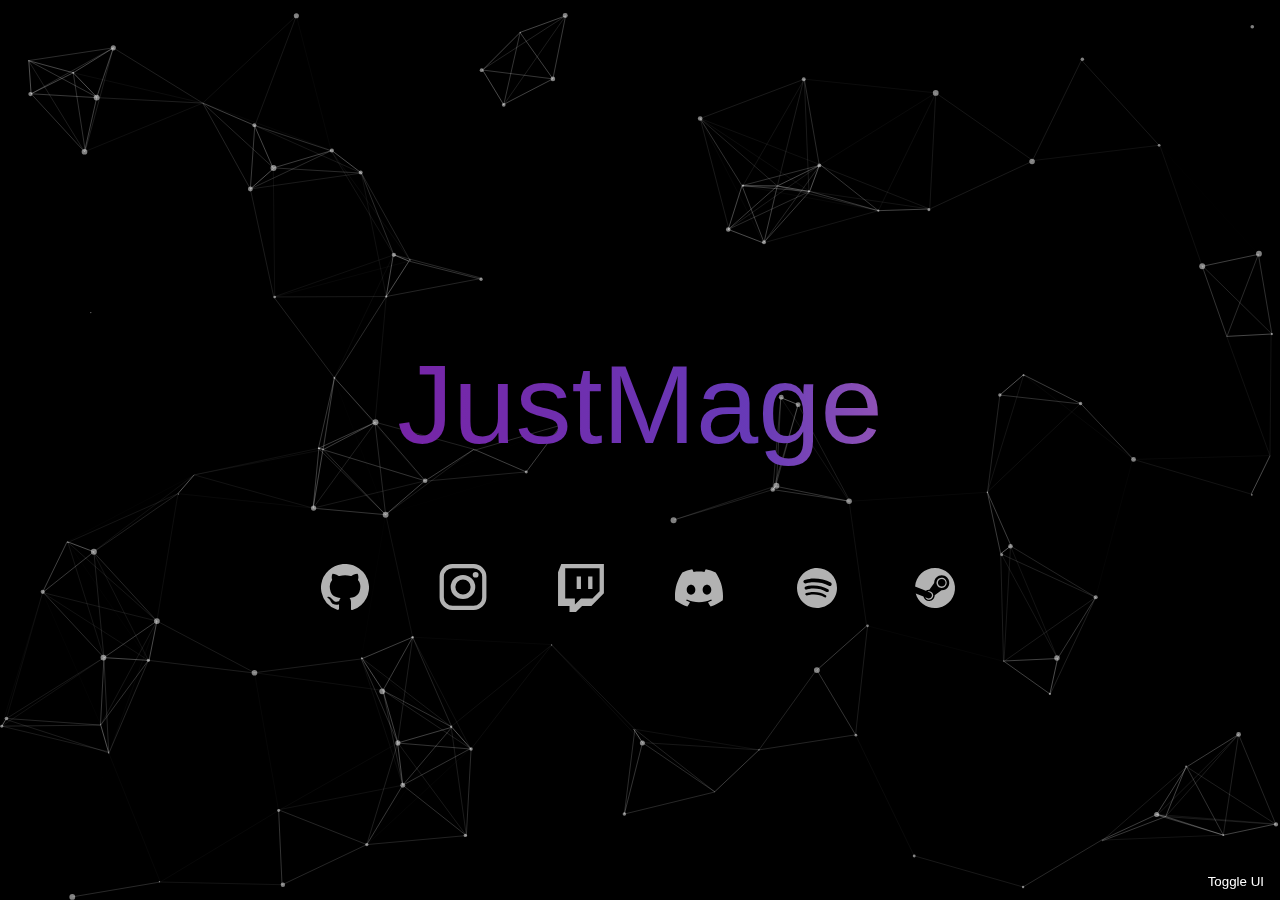
==== index.html @ d2f032d8 "Changed steam name" ====
<!DOCTYPE html>
<html lang="en">

<head>
  <meta charset="utf-8">
  <title>JustMage.de</title>
  <meta name="viewport"
    content="width=device-width, initial-scale=1.0, minimum-scale=1.0, maximum-scale=1.0, user-scalable=no">
  <link rel="stylesheet" media="screen" href="css/style.css">
  <link rel="icon" type="image/x-icon" href="images/favicon.ico">
</head>
<body>
  <noscript>
    <style>
      .noscriptmsg {
        position: absolute;
        top: 20%;
        left: 50%;
        font-size: 2rem;
        transform: translate(-50%, -50%);
        text-align: center;
        color: red;
        z-index: 100;
      }
    </style>
    <div class="noscriptmsg">
      To fully experience the beauty of this page, please enable JavaScript.
    </div>
  </noscript>
  <div id="content">
    <h1 class="magic">JustMage</h1>
    <div id="socials">
        <a href="https://github.com/JustMaage" target="_blank"><img src="images/Github.svg" alt="Github"></a>
        <a href="https://www.instagram.com/JustMaage" target="_blank"><img src="images/Instagram.svg" alt="Instagram"></a>
        <a href="https://www.twitch.tv/JustMaage" target="_blank"><img src="images/Twitch.svg" alt="Twitch"></a>
        <a href="https://discord.gg/fDKbEpjCdN" target="_blank"><img src="images/Discord.svg" alt="Discord"></a>
        <a href="https://open.spotify.com/user/1q1kuvgm90xeh0geepgg3e32h" target="_blank"><img src="images/Spotify.svg" alt="Spotify"></a>
        <a href="https://steamcommunity.com/id/JustMaage/" target="_blank"><img src="images/Steam.svg" alt="Steam"></a>
    </div>
  </div>

  <button id="toggle-ui">Toggle UI</button>
  <script>
    const toggleUI = () => {
      const content = document.getElementById("content");
      const button = document.getElementById("toggle-ui");
      if (content.classList.contains("hidden")) {
        content.classList.remove("hidden");
      } else {
        content.classList.add("hidden");
      }
    }
    document.getElementById("toggle-ui").addEventListener("click", toggleUI);
  </script>

  <!-- particles.js container -->
  <div id="particles-js"></div>
  <!-- scripts -->
  <script src="js/particles.min.js"></script>
  <script src="js/background.js"></script>
</body>

</html>
---- css/style.css ----
body {
    display: flex;
    justify-content: center;
    flex-direction: column;
    align-items: center;
    background-color: black;
    height: 100vh;
    width: 100vw;
    overflow: hidden;
    gap: 10px;
}
h1 {
    color: white;
    font-family: "Rubik", sans-serif;
    font-size: 7rem;
    font-weight: 400;
    text-align: center;
    cursor: default;
    position: relative;
    width: 100%;
}
img {
    margin: 0;
    position: relative;
    padding: 20px;
    width: 3rem;
    filter: brightness(0) invert(100%) sepia(100%) saturate(0%) hue-rotate(73deg) brightness(100%) contrast(103%) brightness(0.7);
}
#socials {
    color: white;
    display: flex;
    flex-direction: row;
    gap: 30px;
    justify-content: center;
    flex-wrap: wrap;
    height: auto;
}
#content {
    z-index: 100;
    user-select: none;
}

/* ----- MOBILE FRIENDLY ----- */

@media only screen and (max-width: 500px) {
    h1 {
      font-size: 4rem;
    }
    img {
      width: 2rem;
      padding: 10px;
    }
  }

/* ----- "MAGIC" TEXT EFFECT ----- */
:root {
    --purple: rgb(123, 31, 162);
    --violet: rgb(103, 58, 183);
    --pink: rgb(244, 143, 177);
}

@keyframes background-pan {
    from {
        background-position: 0% center;
    }
    to {
        background-position: -200% center;
    }
}

.magic {
    animation: background-pan 3s linear infinite;
    background: linear-gradient(
        to right,
        var(--purple),
        var(--violet),
        var(--pink),
        var(--purple)
    );
    background-size: 200%;
    background-clip: text;
    -webkit-background-clip: text;
    -webkit-text-fill-color: transparent;
    white-space: nowarp;
    position: relative;
    z-index: 100;
}

/* BACKGROUND */
/* ---- reset ---- */
body {
    margin: 0;
    /*font: normal 75% Arial, Helvetica, sans-serif;*/
}
canvas {
    display: block;
}
/* ---- particles.js container ---- */
#particles-js{
    position: absolute;
    width: 100%;
    height: 100%;
    background-color: #000000;
    background-image: url("");
    background-repeat: no-repeat;
    background-size: cover;
    background-position: 50% 50%;
}

/* ---- BUTTON ----*/
.hidden {
    display: none !important;
}
#toggle-ui {
    position: absolute;
    right: 10px;
    bottom: 10px;
    font-family: "Rubik", sans-serif;
    color: white;
    background: transparent;
    border: 0px;
    z-index: 999;
    animation: lights 5s 750ms linear infinite;
}

@keyframes lights {
    0% {
      color: hsl(230, 40%, 80%);
      text-shadow:
        0 0 1em hsla(320, 100%, 50%, 0.2),
        0 0 0.125em hsla(320, 100%, 60%, 0.3),
        -1em -0.125em 0.5em hsla(40, 100%, 60%, 0),
        1em 0.125em 0.5em hsla(200, 100%, 60%, 0);
    }
    
    30% { 
      color: hsl(230, 80%, 90%);
      text-shadow:
        0 0 1em hsla(320, 100%, 50%, 0.5),
        0 0 0.125em hsla(320, 100%, 60%, 0.5),
        -0.5em -0.125em 0.25em hsla(40, 100%, 60%, 0.2),
        0.5em 0.125em 0.25em hsla(200, 100%, 60%, 0.4);
    }
    
    40% { 
      color: hsl(230, 100%, 95%);
      text-shadow:
        0 0 1em hsla(320, 100%, 50%, 0.5),
        0 0 0.125em hsla(320, 100%, 90%, 0.5),
        -0.25em -0.125em 0.125em hsla(40, 100%, 60%, 0.2),
        0.25em 0.125em 0.125em hsla(200, 100%, 60%, 0.4);
    }
    
    70% {
      color: hsl(230, 80%, 90%);
      text-shadow:
        0 0 1em hsla(320, 100%, 50%, 0.5),
        0 0 0.125em hsla(320, 100%, 60%, 0.5),
        0.5em -0.125em 0.25em hsla(40, 100%, 60%, 0.2),
        -0.5em 0.125em 0.25em hsla(200, 100%, 60%, 0.4);
    }
    
    100% {
      color: hsl(230, 40%, 80%);
      text-shadow:
        0 0 1em hsla(320, 100%, 50%, 0.2),
        0 0 0.125em hsla(320, 100%, 60%, 0.3),
        1em -0.125em 0.5em hsla(40, 100%, 60%, 0),
        -1em 0.125em 0.5em hsla(200, 100%, 60%, 0);
    }
    
  }
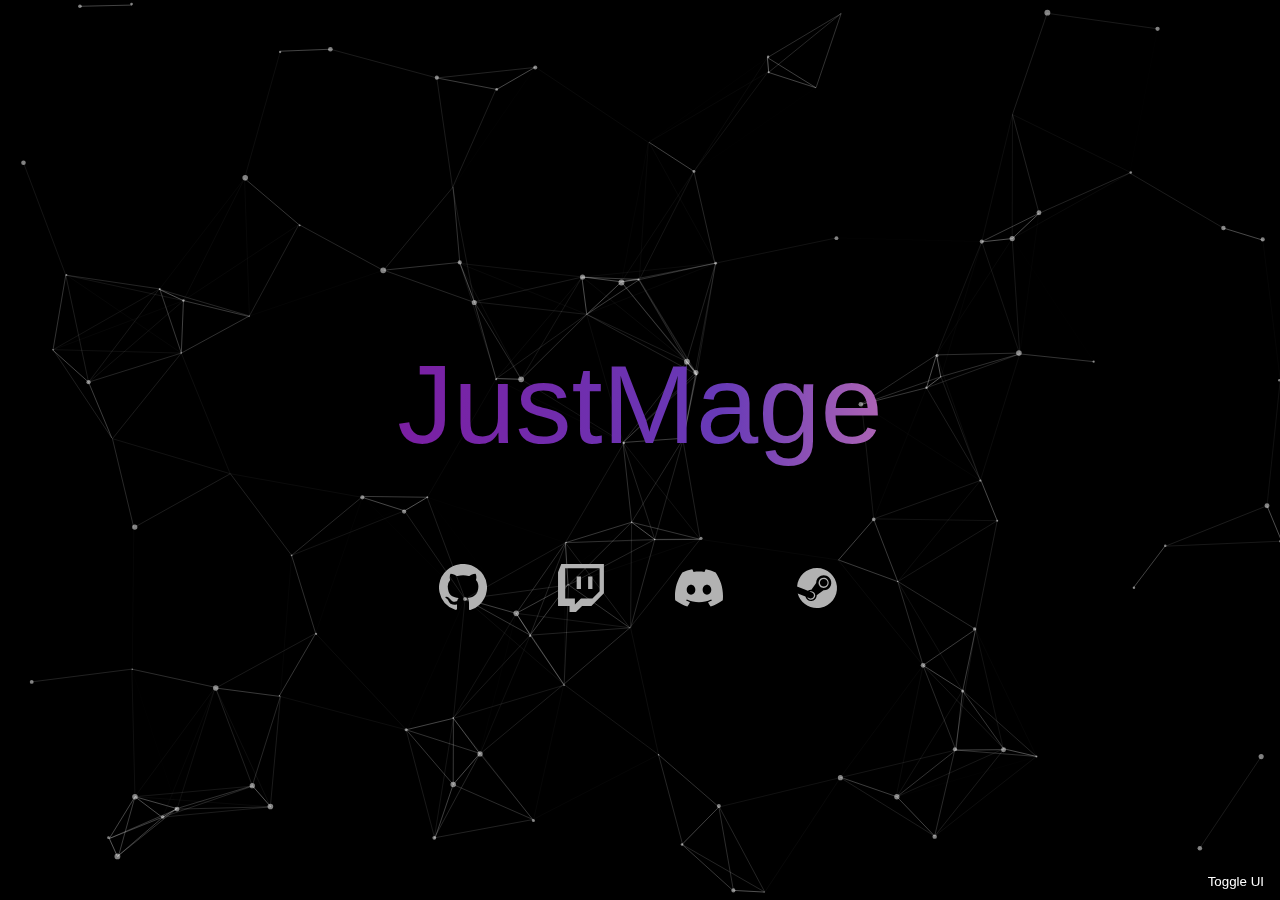
==== commit 1fc8caec: "Removed links" ====
--- a/index.html
+++ b/index.html
@@ -31,10 +31,8 @@
     <h1 class="magic">JustMage</h1>
     <div id="socials">
         <a href="https://github.com/JustMaage" target="_blank"><img src="images/Github.svg" alt="Github"></a>
-        <a href="https://www.instagram.com/JustMaage" target="_blank"><img src="images/Instagram.svg" alt="Instagram"></a>
         <a href="https://www.twitch.tv/JustMaage" target="_blank"><img src="images/Twitch.svg" alt="Twitch"></a>
         <a href="https://discord.gg/fDKbEpjCdN" target="_blank"><img src="images/Discord.svg" alt="Discord"></a>
-        <a href="https://open.spotify.com/user/1q1kuvgm90xeh0geepgg3e32h" target="_blank"><img src="images/Spotify.svg" alt="Spotify"></a>
         <a href="https://steamcommunity.com/id/JustMaage/" target="_blank"><img src="images/Steam.svg" alt="Steam"></a>
     </div>
   </div>
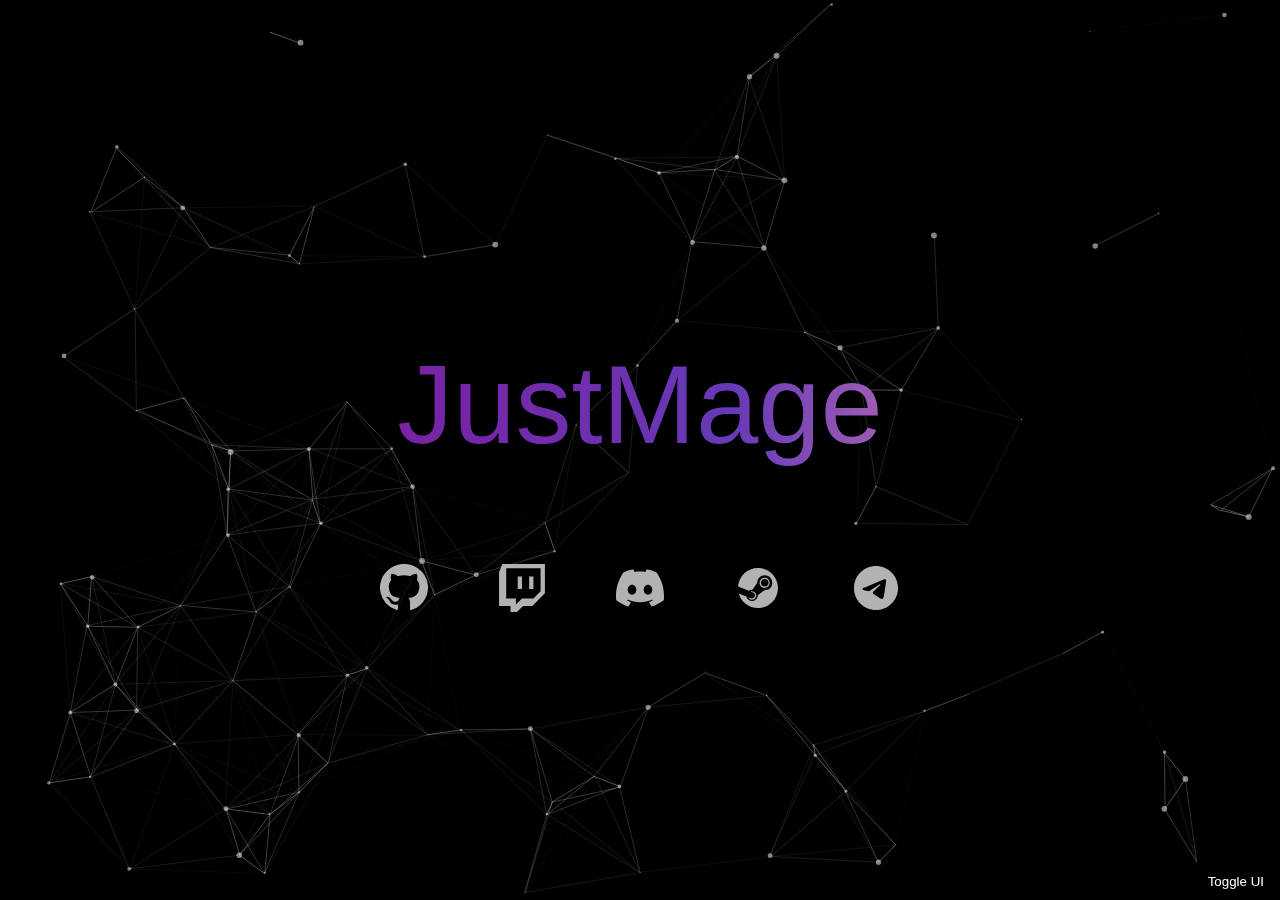
==== commit 394fef8a: "Added telegram" ====
--- a/index.html
+++ b/index.html
@@ -34,6 +34,7 @@
         <a href="https://www.twitch.tv/JustMaage" target="_blank"><img src="images/Twitch.svg" alt="Twitch"></a>
         <a href="https://discord.gg/fDKbEpjCdN" target="_blank"><img src="images/Discord.svg" alt="Discord"></a>
         <a href="https://steamcommunity.com/id/JustMaage/" target="_blank"><img src="images/Steam.svg" alt="Steam"></a>
+        <a href="https://t.me/justmaage" target="_blank"><img src="images/Telegram.svg" alt="Telegram"></a>
     </div>
   </div>
 
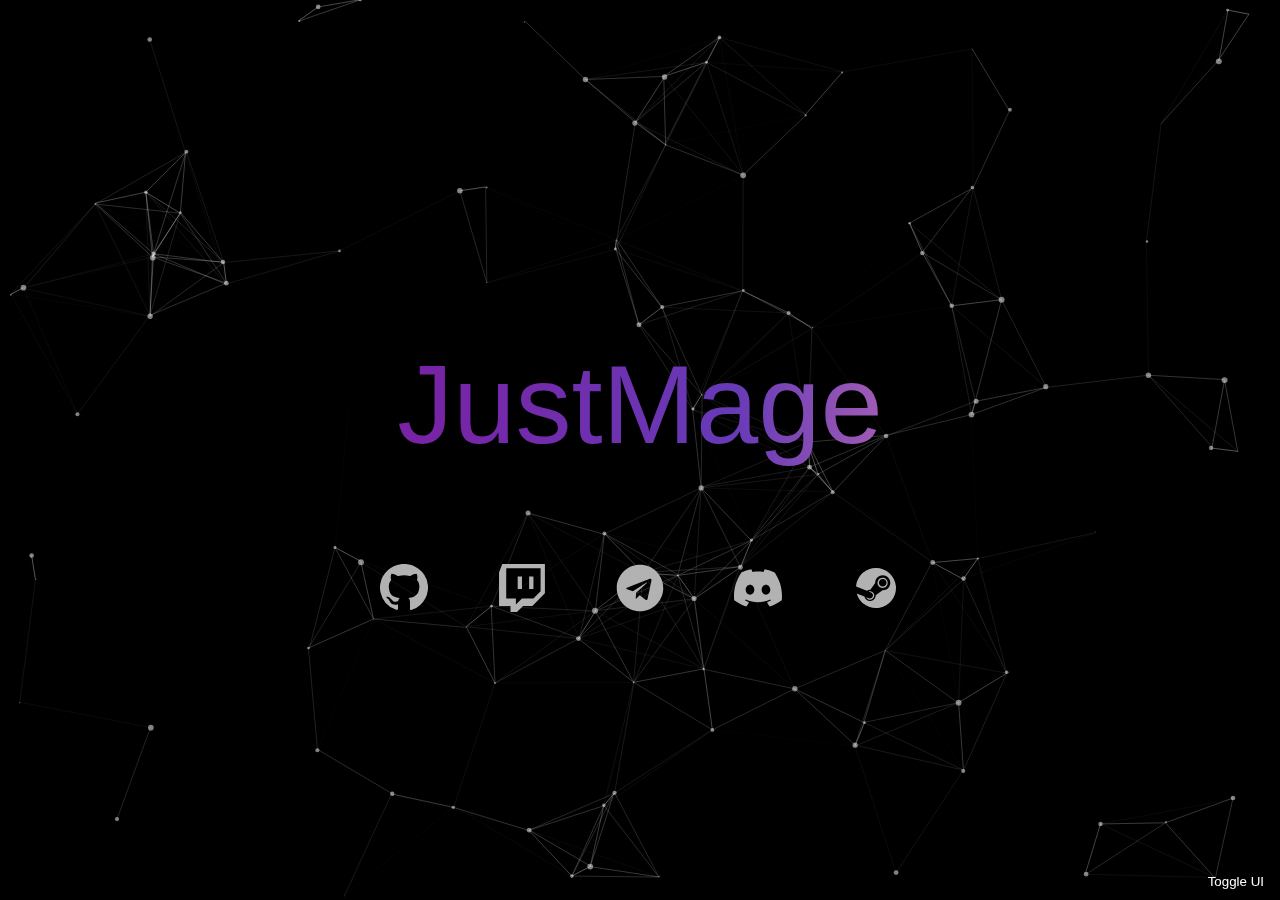
==== commit a985b0de: ":lipstick: Added glowing tooltips" ====
--- a/index.html
+++ b/index.html
@@ -30,11 +30,26 @@
   <div id="content">
     <h1 class="magic">JustMage</h1>
     <div id="socials">
-        <a href="https://github.com/JustMaage" target="_blank"><img src="images/Github.svg" alt="Github"></a>
-        <a href="https://www.twitch.tv/JustMaage" target="_blank"><img src="images/Twitch.svg" alt="Twitch"></a>
-        <a href="https://discord.gg/fDKbEpjCdN" target="_blank"><img src="images/Discord.svg" alt="Discord"></a>
-        <a href="https://steamcommunity.com/id/JustMaage/" target="_blank"><img src="images/Steam.svg" alt="Steam"></a>
-        <a href="https://t.me/justmaage" target="_blank"><img src="images/Telegram.svg" alt="Telegram"></a>
+        <a href="https://github.com/JustMaage" target="_blank" class="github">
+          <span class="hover-text">Github</span>
+          <img src="images/Github.svg" alt="Github">
+        </a>
+        <a href="https://www.twitch.tv/JustMaage" target="_blank" class="twitch">
+          <span class="hover-text">Twitch</span>
+          <img src="images/Twitch.svg" alt="Twitch">
+        </a>
+        <a href="https://t.me/justmaage" target="_blank" class="telegram">
+          <span class="hover-text">Telegram</span>
+          <img src="images/Telegram.svg" alt="Telegram">
+        </a>
+        <a href="https://discord.gg/fDKbEpjCdN" target="_blank" class="discord">
+          <span class="hover-text">Discord</span>
+          <img src="images/Discord.svg" alt="Discord">
+        </a>
+        <a href="https://steamcommunity.com/id/JustMaage/" target="_blank" class="steam">
+          <span class="hover-text">Steam</span>
+          <img src="images/Steam.svg" alt="Steam">
+        </a>
     </div>
   </div>
 
--- a/css/style.css
+++ b/css/style.css
@@ -35,6 +35,58 @@
     flex-wrap: wrap;
     height: auto;
 }
+#socials a img {
+    transition: filter 0.4s ease;
+}
+#socials a img:hover {
+    filter: none;
+}
+
+.hover-text {
+    font-family: "Rubik", sans-serif;
+    position: absolute;
+    top: -30px;
+    left: 50%;
+    transform: translateX(-50%);
+    opacity: 0;
+    transition: opacity 0.3s ease, box-shadow 0.3s ease;
+    font-size: 1rem;
+    color: white;
+    background-color: rgba(0, 0, 0, 0.5);
+    padding: 5px 10px;
+    border-radius: 5px;
+    box-shadow: 0 0 10px 0 rgba(255, 255, 255, 0.7);
+}
+
+.github:hover > .hover-text {
+    box-shadow: 0 0 20px 0 rgba(250, 250, 250, 0.9) !important;
+}
+
+.twitch:hover > .hover-text {
+    box-shadow: 0 0 20px 0 rgba(145, 70, 255, 0.9) !important;
+}
+
+.telegram:hover > .hover-text {
+    box-shadow: 0 0 20px 0 rgba(42, 171, 238, 0.9) !important;
+}
+
+.discord:hover > .hover-text {
+    box-shadow: 0 0 20px 0 rgba(114, 137, 218, 0.9) !important;
+}
+
+.steam:hover > .hover-text {
+    box-shadow: 0 0 20px 0 rgba(0, 173, 238, 0.9) !important;
+}
+
+#socials a {
+    position: relative;
+}
+
+#socials a:hover .hover-text {
+    opacity: 1;
+    box-shadow: 0 0 20px 0 rgba(255, 255, 255, 0.9);
+}
+
 #content {
     z-index: 100;
     user-select: none;
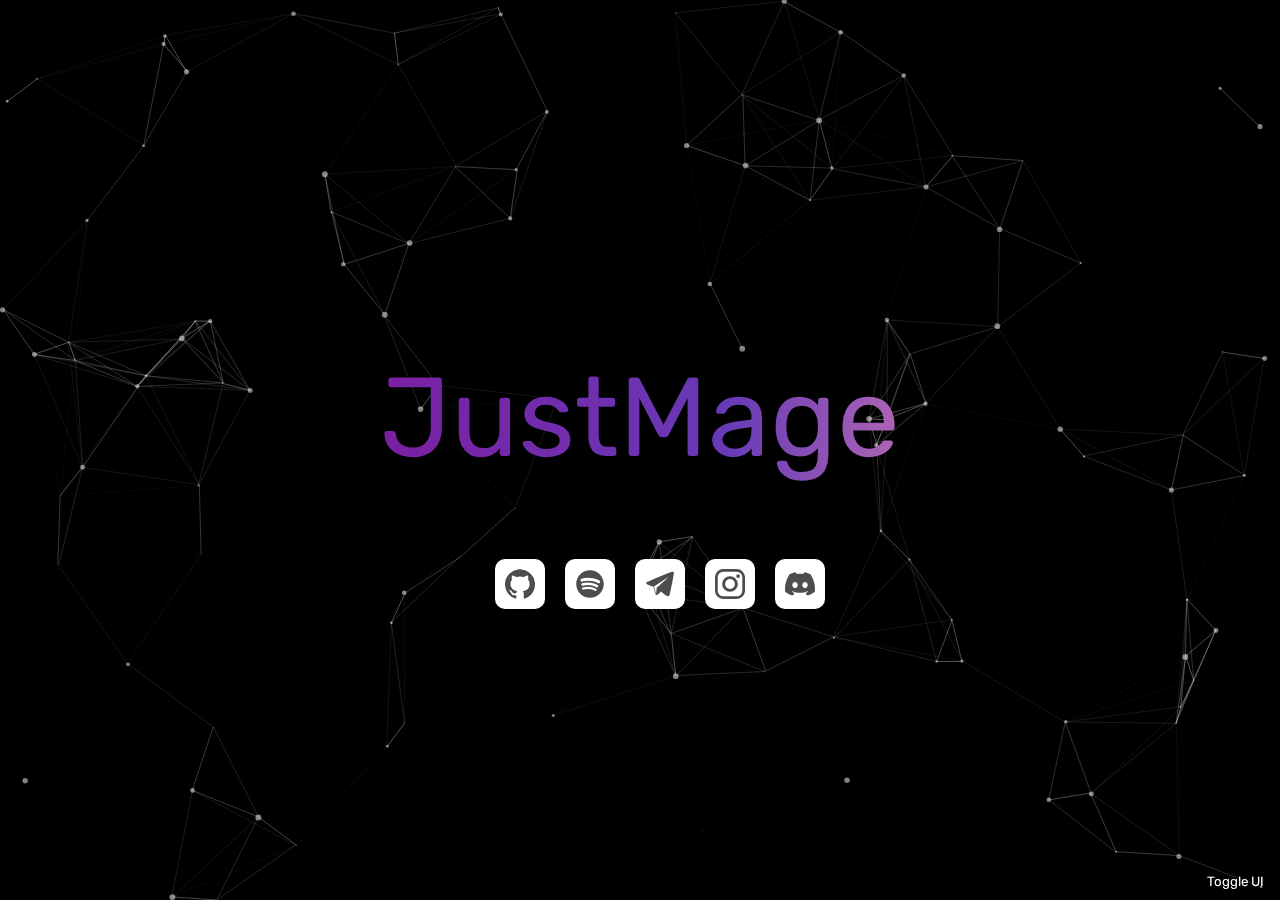
==== commit ca21b3a4: "Changed social icons" ====
--- a/index.html
+++ b/index.html
@@ -29,28 +29,83 @@
   </noscript>
   <div id="content">
     <h1 class="magic">JustMage</h1>
-    <div id="socials">
-        <a href="https://github.com/JustMaage" target="_blank" class="github">
-          <span class="hover-text">Github</span>
-          <img src="images/Github.svg" alt="Github">
+    <ul class="socials">
+      <li class="icon-content">
+        <a
+          href="https://github.com/JustMaage"
+          aria-label="GitHub"
+          data-social="github"
+          target="_blank"
+        >
+          <div class="filled"></div>
+          <svg xmlns="http://www.w3.org/2000/svg" width="38.16" height="37.221" viewBox="0 0 38.16 37.221"><path d="M38.224,20.1c-.063.544-.114,1.09-.19,1.633a18.852,18.852,0,0,1-5.978,11.451,18.489,18.489,0,0,1-6.622,3.979,1.709,1.709,0,0,1-.429.1.911.911,0,0,1-1.085-1.01c0-1.664.028-3.328.01-4.992a10.043,10.043,0,0,0-.183-1.763,3.588,3.588,0,0,0-1.035-1.9c.774-.15,1.522-.272,2.258-.442a9.078,9.078,0,0,0,2.891-1.194,6.726,6.726,0,0,0,2.708-3.278,11.225,11.225,0,0,0,.595-6.3,6.786,6.786,0,0,0-1.571-3.149.434.434,0,0,1-.1-.477,6.9,6.9,0,0,0-.217-4.6.388.388,0,0,0-.282-.22,8.617,8.617,0,0,0-1.5.2,11.244,11.244,0,0,0-3.288,1.622.6.6,0,0,1-.529.084,17.757,17.757,0,0,0-8.923-.01.7.7,0,0,1-.617-.1A11.19,11.19,0,0,0,10.6,8.057a6.486,6.486,0,0,0-1.224-.119.359.359,0,0,0-.263.2,7.014,7.014,0,0,0-.216,4.668.473.473,0,0,1-.078.382,7.561,7.561,0,0,0-1.788,5.259,11.813,11.813,0,0,0,.762,4.194,7.233,7.233,0,0,0,4.9,4.312c.948.287,1.933.451,2.91.672a.175.175,0,0,1-.042.074,3.852,3.852,0,0,0-1.005,2.085.528.528,0,0,1-.385.467,4.35,4.35,0,0,1-3.517-.032,4.041,4.041,0,0,1-1.616-1.533A5.231,5.231,0,0,0,7.59,27.1a2.592,2.592,0,0,0-2.077-.465c-.424.092-.505.329-.218.651a1.9,1.9,0,0,0,.482.409,3.967,3.967,0,0,1,1.464,1.513,13.316,13.316,0,0,1,.8,1.514A3.662,3.662,0,0,0,10.9,32.884a8.986,8.986,0,0,0,3.129-.03c.074-.011.147-.024.22-.032a.629.629,0,0,1,.117.009c.007.092.019.184.02.276q.016,1.51.031,3.021c.007.924-.6,1.376-1.467,1.053A18.837,18.837,0,0,1,.518,23.2c-.216-.9-.268-1.84-.4-2.762C.1,20.322.083,20.21.064,20.1V18.126c.071-.608.121-1.219.216-1.823a18.793,18.793,0,0,1,6-11.235A18.651,18.651,0,0,1,16.554.251C17.076.178,17.6.125,18.126.064h2.035a2.256,2.256,0,0,0,.277.054,18.442,18.442,0,0,1,9.9,3.585A18.764,18.764,0,0,1,38.04,16.585c.074.512.123,1.027.184,1.541Z" transform="translate(-0.064 -0.064)" fill="currentColor"/></svg>
         </a>
-        <a href="https://www.twitch.tv/JustMaage" target="_blank" class="twitch">
-          <span class="hover-text">Twitch</span>
-          <img src="images/Twitch.svg" alt="Twitch">
+        <div class="tooltip">GitHub</div>
+      </li>
+      <li class="icon-content">
+        <a href="https://open.spotify.com/user/1q1kuvgm90xeh0geepgg3e32h?si=558383f8556e4f06"
+           aria-label="Spotify"
+           data-social="spotify"
+           target="_blank"
+        >
+          <div class="filled"></div>
+          <svg version="1.1" viewBox="0 0 100 100">
+            <path
+              d="M50,4C24.7,4,4,24.7,4,50s20.6,46,46,46s46-20.6,46-46S75.4,4,50,4z M71.6,71.5c0,0,0,0.1-0.1,0.1c-0.8,1.2-2,1.8-3.2,1.8  c-0.7,0-1.4-0.2-2-0.6c-10.2-6.3-23.3-7.7-38.8-4.1c-2.1,0.6-4-0.9-4.5-2.7c-0.6-2.3,0.9-4.1,2.7-4.6c17.7-4,32.6-2.3,44.4,5  c0.9,0.4,1.5,1,1.8,1.9C72.2,69.3,72.1,70.5,71.6,71.5z M76.9,59.3L76.9,59.3c-0.8,1.1-1.9,1.9-3.2,2.1c-0.2,0-0.5,0.1-0.7,0.1  c-0.8,0-1.6-0.3-2.3-0.7c-12-7.3-30.1-9.4-43.9-5c-2.5,0.6-5-0.7-5.6-3c-0.6-2.5,0.7-4.9,3-5.5c16.5-5,37.2-2.5,51.4,6.2  c0.8,0.4,1.5,1.3,1.8,2.5C77.9,57,77.6,58.3,76.9,59.3z M83.2,45.6c-1,1.4-2.7,2.1-4.4,2.1c-0.9,0-1.9-0.2-2.7-0.7c0,0,0,0,0,0  c-13.9-8.3-37.8-9.3-51.4-5.1c-2.7,0.8-5.5-0.7-6.4-3.3c-0.8-2.7,0.7-5.6,3.3-6.4c16.2-4.8,43-3.8,59.8,6.2  C83.8,39.6,84.7,42.9,83.2,45.6C83.3,45.5,83.3,45.5,83.2,45.6z"
+              fill="currentColor"
+            ></path>
+          </svg>
         </a>
-        <a href="https://t.me/justmaage" target="_blank" class="telegram">
-          <span class="hover-text">Telegram</span>
-          <img src="images/Telegram.svg" alt="Telegram">
+        <div class="tooltip">Spotify</div>
+      </li>
+      <li class="icon-content">
+        <a
+          href="https://t.me/justmaage"
+          aria-label="Telegram"
+          data-social="telegram"
+          target="_blank"
+        >
+          <div class="filled"></div>
+          <svg version="1.1" viewBox="0 0 100 100">
+            <path
+              d="M95,9.9c-1.3-1.1-3.4-1.2-7-0.1c0,0,0,0,0,0c-2.5,0.8-24.7,9.2-44.3,17.3c-17.6,7.3-31.9,13.7-33.6,14.5  c-1.9,0.6-6,2.4-6.2,5.2c-0.1,1.8,1.4,3.4,4.3,4.7c3.1,1.6,16.8,6.2,19.7,7.1c1,3.4,6.9,23.3,7.2,24.5c0.4,1.8,1.6,2.8,2.2,3.2  c0.1,0.1,0.3,0.3,0.5,0.4c0.3,0.2,0.7,0.3,1.2,0.3c0.7,0,1.5-0.3,2.2-0.8c3.7-3,10.1-9.7,11.9-11.6c7.9,6.2,16.5,13.1,17.3,13.9  c0,0,0.1,0.1,0.1,0.1c1.9,1.6,3.9,2.5,5.7,2.5c0.6,0,1.2-0.1,1.8-0.3c2.1-0.7,3.6-2.7,4.1-5.4c0-0.1,0.1-0.5,0.3-1.2  c3.4-14.8,6.1-27.8,8.3-38.7c2.1-10.7,3.8-21.2,4.8-26.8c0.2-1.4,0.4-2.5,0.5-3.2C96.3,13.5,96.5,11.2,95,9.9z M30,58.3l47.7-31.6  c0.1-0.1,0.3-0.2,0.4-0.3c0,0,0,0,0,0c0.1,0,0.1-0.1,0.2-0.1c0.1,0,0.1,0,0.2-0.1c-0.1,0.1-0.2,0.4-0.4,0.6L66,38.1  c-8.4,7.7-19.4,17.8-26.7,24.4c0,0,0,0,0,0.1c0,0-0.1,0.1-0.1,0.1c0,0,0,0.1-0.1,0.1c0,0.1,0,0.1-0.1,0.2c0,0,0,0.1,0,0.1  c0,0,0,0,0,0.1c-0.5,5.6-1.4,15.2-1.8,19.5c0,0,0,0,0-0.1C36.8,81.4,31.2,62.3,30,58.3z"
+              fill="currentColor"
+            ></path>
+          </svg>
         </a>
-        <a href="https://discord.gg/fDKbEpjCdN" target="_blank" class="discord">
-          <span class="hover-text">Discord</span>
-          <img src="images/Discord.svg" alt="Discord">
+        <div class="tooltip">Telegram</div>
+      </li>
+      <li class="icon-content">
+        <a
+          href="https://instagram.com/justmaage"
+          aria-label="Instagram"
+          data-social="instagram"
+          target="_blank"
+        >
+          <div class="filled"></div>
+          <svg id="Ebene_1" data-name="Ebene 1" xmlns="http://www.w3.org/2000/svg" width="38.16" height="37.221" viewBox="0 0 37.38 37.38"><defs><style>.cls-1{fill:currentColor;}</style></defs><path class="cls-1" d="M27.21,37.32h-17A10.17,10.17,0,0,1,0,27.15v-17A10.17,10.17,0,0,1,10.17-.06h17A10.17,10.17,0,0,1,37.38,10.11v17A10.18,10.18,0,0,1,27.21,37.32ZM34,27V10.3a7,7,0,0,0-6.95-7H10.36a7,7,0,0,0-6.95,7V27a7,7,0,0,0,7,6.95H27A7,7,0,0,0,34,27Z" transform="translate(0 0.06)"/><path class="cls-1" d="M28.49,18.63a9.81,9.81,0,1,1-9.8-9.81A9.81,9.81,0,0,1,28.49,18.63Zm-9.8-6.09a6.09,6.09,0,1,0,6.09,6.09A6.09,6.09,0,0,0,18.69,12.54Z" transform="translate(0 0.06)"/><circle class="cls-1" cx="28.78" cy="8.74" r="2.32"/></svg>
         </a>
-        <a href="https://steamcommunity.com/id/JustMaage/" target="_blank" class="steam">
-          <span class="hover-text">Steam</span>
-          <img src="images/Steam.svg" alt="Steam">
+        <div class="tooltip">Instagram</div>
+      </li>
+      <li class="icon-content">
+        <a
+          href="https://discord.com/users/614164916311687169"
+          aria-label="Discord"
+          data-social="discord"
+          target="_blank"
+        >
+          <div class="filled"></div>
+          <svg width="800px" height="800px" viewBox="0 -28.5 256 256" version="1.1" xmlns="http://www.w3.org/2000/svg" xmlns:xlink="http://www.w3.org/1999/xlink" preserveAspectRatio="xMidYMid">
+            <g>
+                <path d="M216.856339,16.5966031 C200.285002,8.84328665 182.566144,3.2084988 164.041564,0 C161.766523,4.11318106 159.108624,9.64549908 157.276099,14.0464379 C137.583995,11.0849896 118.072967,11.0849896 98.7430163,14.0464379 C96.9108417,9.64549908 94.1925838,4.11318106 91.8971895,0 C73.3526068,3.2084988 55.6133949,8.86399117 39.0420583,16.6376612 C5.61752293,67.146514 -3.4433191,116.400813 1.08711069,164.955721 C23.2560196,181.510915 44.7403634,191.567697 65.8621325,198.148576 C71.0772151,190.971126 75.7283628,183.341335 79.7352139,175.300261 C72.104019,172.400575 64.7949724,168.822202 57.8887866,164.667963 C59.7209612,163.310589 61.5131304,161.891452 63.2445898,160.431257 C105.36741,180.133187 151.134928,180.133187 192.754523,160.431257 C194.506336,161.891452 196.298154,163.310589 198.110326,164.667963 C191.183787,168.842556 183.854737,172.420929 176.223542,175.320965 C180.230393,183.341335 184.861538,190.991831 190.096624,198.16893 C211.238746,191.588051 232.743023,181.531619 254.911949,164.955721 C260.227747,108.668201 245.831087,59.8662432 216.856339,16.5966031 Z M85.4738752,135.09489 C72.8290281,135.09489 62.4592217,123.290155 62.4592217,108.914901 C62.4592217,94.5396472 72.607595,82.7145587 85.4738752,82.7145587 C98.3405064,82.7145587 108.709962,94.5189427 108.488529,108.914901 C108.508531,123.290155 98.3405064,135.09489 85.4738752,135.09489 Z M170.525237,135.09489 C157.88039,135.09489 147.510584,123.290155 147.510584,108.914901 C147.510584,94.5396472 157.658606,82.7145587 170.525237,82.7145587 C183.391518,82.7145587 193.761324,94.5189427 193.539891,108.914901 C193.539891,123.290155 183.391518,135.09489 170.525237,135.09489 Z" fill="currentColor" fill-rule="nonzero">
+        
+        </path>
+            </g>
+        </svg>
         </a>
-    </div>
+        <div class="tooltip">Discord</div>
+      </li>
+    </ul>
   </div>
 
   <button id="toggle-ui">Toggle UI</button>
--- a/css/style.css
+++ b/css/style.css
@@ -1,3 +1,10 @@
+@font-face {
+    font-family: "Rubik";
+    src: url('../fonts/Rubik.ttf') format('truetype');
+}
+* {
+    font-family: "Rubik", sans-serif;
+}
 body {
     display: flex;
     justify-content: center;
@@ -11,7 +18,6 @@
 }
 h1 {
     color: white;
-    font-family: "Rubik", sans-serif;
     font-size: 7rem;
     font-weight: 400;
     text-align: center;
@@ -19,79 +25,104 @@
     position: relative;
     width: 100%;
 }
-img {
-    margin: 0;
-    position: relative;
-    padding: 20px;
-    width: 3rem;
-    filter: brightness(0) invert(100%) sepia(100%) saturate(0%) hue-rotate(73deg) brightness(100%) contrast(103%) brightness(0.7);
-}
-#socials {
-    color: white;
+
+#content {
+    z-index: 100;
+    user-select: none;
+}
+
+/* ----- SOCIALS ----- */
+ul {
+    list-style: none;
+}
+
+.socials {
     display: flex;
-    flex-direction: row;
-    gap: 30px;
     justify-content: center;
-    flex-wrap: wrap;
-    height: auto;
-}
-#socials a img {
-    transition: filter 0.4s ease;
-}
-#socials a img:hover {
-    filter: none;
-}
-
-.hover-text {
-    font-family: "Rubik", sans-serif;
+    align-items: center;
+}
+
+.socials .icon-content {
+    margin: 0 10px;
+    position: relative;
+}
+
+.socials .icon-content .tooltip {
     position: absolute;
     top: -30px;
     left: 50%;
     transform: translateX(-50%);
+    color: #fff;
+    padding: 6px 10px;
+    border-radius: 15px;
     opacity: 0;
-    transition: opacity 0.3s ease, box-shadow 0.3s ease;
-    font-size: 1rem;
+    visibility: hidden;
+    font-size: 14px;
+    transition: all 0.3s ease;
+}
+.socials .icon-content:hover .tooltip {
+    opacity: 1;
+    visibility: visible;
+    top: -50px;
+}
+.socials .icon-content a {
+    position: relative;
+    overflow: hidden;
+    display: flex;
+    justify-content: center;
+    align-items: center;
+    width: 50px;
+    height: 50px;
+    border-radius: 20%;
+    color: #4d4d4d;
+    background-color: #ffff;
+    transition: all 0.3s ease-in-out;
+}
+.socials .icon-content a:hover {
+    box-shadow: 3px 2px 45px 0px rgb(0 0 0 / 50%);
+}
+.socials .icon-content a svg {
+    position: relative;
+    z-index: 1;
+    width: 30px;
+    height: 30px;
+}
+.socials .icon-content a:hover {
     color: white;
-    background-color: rgba(0, 0, 0, 0.5);
-    padding: 5px 10px;
-    border-radius: 5px;
-    box-shadow: 0 0 10px 0 rgba(255, 255, 255, 0.7);
-}
-
-.github:hover > .hover-text {
-    box-shadow: 0 0 20px 0 rgba(250, 250, 250, 0.9) !important;
-}
-
-.twitch:hover > .hover-text {
-    box-shadow: 0 0 20px 0 rgba(145, 70, 255, 0.9) !important;
-}
-
-.telegram:hover > .hover-text {
-    box-shadow: 0 0 20px 0 rgba(42, 171, 238, 0.9) !important;
-}
-
-.discord:hover > .hover-text {
-    box-shadow: 0 0 20px 0 rgba(114, 137, 218, 0.9) !important;
-}
-
-.steam:hover > .hover-text {
-    box-shadow: 0 0 20px 0 rgba(0, 173, 238, 0.9) !important;
-}
-
-#socials a {
-    position: relative;
-}
-
-#socials a:hover .hover-text {
-    opacity: 1;
-    box-shadow: 0 0 20px 0 rgba(255, 255, 255, 0.9);
-}
-
-#content {
-    z-index: 100;
-    user-select: none;
-}
-
+}
+.socials .icon-content a .filled {
+    position: absolute;
+    top: auto;
+    bottom: 0;
+    left: 0;
+    width: 100%;
+    height: 0;
+    background-color: #000;
+    transition: all 0.3s ease-in-out;
+}
+.socials .icon-content a:hover .filled {
+    height: 100%;
+}
+.socials .icon-content a[data-social="spotify"] .filled,
+.socials .icon-content a[data-social="spotify"] ~ .tooltip {
+    background-color: #1db954;
+}
+.socials .icon-content a[data-social="github"] .filled,
+.socials .icon-content a[data-social="github"] ~ .tooltip {
+    background-color: #2b3137;
+}
+.socials .icon-content a[data-social="discord"] .filled,
+.socials .icon-content a[data-social="discord"] ~ .tooltip {
+    background-color: #7289da;
+}
+.socials .icon-content a[data-social="telegram"] .filled,
+.socials .icon-content a[data-social="telegram"] ~ .tooltip {
+    background-color: #0088cc;
+}
+.socials .icon-content a[data-social="instagram"] .filled,
+.socials .icon-content a[data-social="instagram"] ~ .tooltip {
+    background-color: #E1306C;
+}
 /* ----- MOBILE FRIENDLY ----- */
 
 @media only screen and (max-width: 500px) {
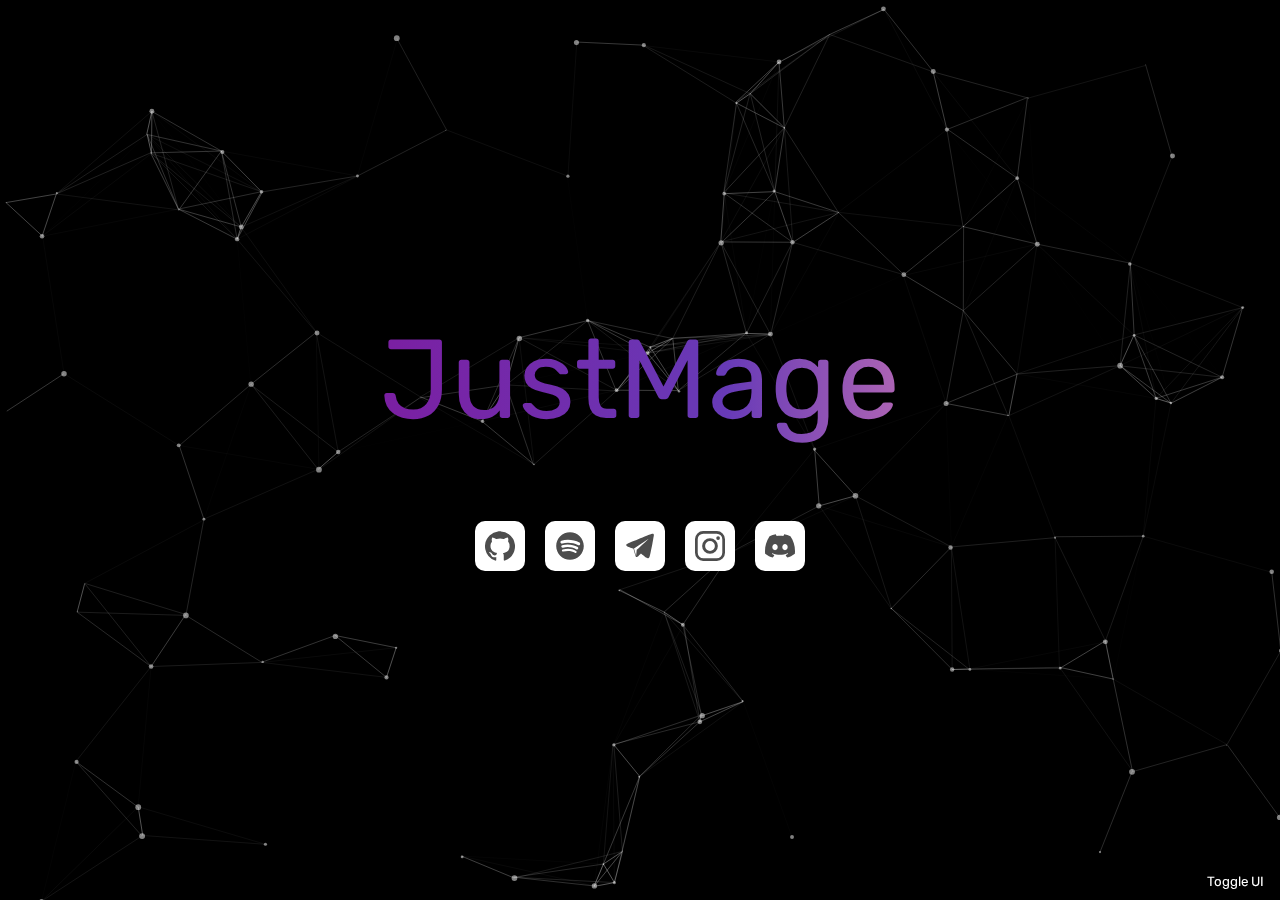
==== commit 325b26a8: "Links dont open in a new tab anymore" ====
--- a/index.html
+++ b/index.html
@@ -35,7 +35,6 @@
           href="https://github.com/JustMaage"
           aria-label="GitHub"
           data-social="github"
-          target="_blank"
         >
           <div class="filled"></div>
           <svg xmlns="http://www.w3.org/2000/svg" width="38.16" height="37.221" viewBox="0 0 38.16 37.221"><path d="M38.224,20.1c-.063.544-.114,1.09-.19,1.633a18.852,18.852,0,0,1-5.978,11.451,18.489,18.489,0,0,1-6.622,3.979,1.709,1.709,0,0,1-.429.1.911.911,0,0,1-1.085-1.01c0-1.664.028-3.328.01-4.992a10.043,10.043,0,0,0-.183-1.763,3.588,3.588,0,0,0-1.035-1.9c.774-.15,1.522-.272,2.258-.442a9.078,9.078,0,0,0,2.891-1.194,6.726,6.726,0,0,0,2.708-3.278,11.225,11.225,0,0,0,.595-6.3,6.786,6.786,0,0,0-1.571-3.149.434.434,0,0,1-.1-.477,6.9,6.9,0,0,0-.217-4.6.388.388,0,0,0-.282-.22,8.617,8.617,0,0,0-1.5.2,11.244,11.244,0,0,0-3.288,1.622.6.6,0,0,1-.529.084,17.757,17.757,0,0,0-8.923-.01.7.7,0,0,1-.617-.1A11.19,11.19,0,0,0,10.6,8.057a6.486,6.486,0,0,0-1.224-.119.359.359,0,0,0-.263.2,7.014,7.014,0,0,0-.216,4.668.473.473,0,0,1-.078.382,7.561,7.561,0,0,0-1.788,5.259,11.813,11.813,0,0,0,.762,4.194,7.233,7.233,0,0,0,4.9,4.312c.948.287,1.933.451,2.91.672a.175.175,0,0,1-.042.074,3.852,3.852,0,0,0-1.005,2.085.528.528,0,0,1-.385.467,4.35,4.35,0,0,1-3.517-.032,4.041,4.041,0,0,1-1.616-1.533A5.231,5.231,0,0,0,7.59,27.1a2.592,2.592,0,0,0-2.077-.465c-.424.092-.505.329-.218.651a1.9,1.9,0,0,0,.482.409,3.967,3.967,0,0,1,1.464,1.513,13.316,13.316,0,0,1,.8,1.514A3.662,3.662,0,0,0,10.9,32.884a8.986,8.986,0,0,0,3.129-.03c.074-.011.147-.024.22-.032a.629.629,0,0,1,.117.009c.007.092.019.184.02.276q.016,1.51.031,3.021c.007.924-.6,1.376-1.467,1.053A18.837,18.837,0,0,1,.518,23.2c-.216-.9-.268-1.84-.4-2.762C.1,20.322.083,20.21.064,20.1V18.126c.071-.608.121-1.219.216-1.823a18.793,18.793,0,0,1,6-11.235A18.651,18.651,0,0,1,16.554.251C17.076.178,17.6.125,18.126.064h2.035a2.256,2.256,0,0,0,.277.054,18.442,18.442,0,0,1,9.9,3.585A18.764,18.764,0,0,1,38.04,16.585c.074.512.123,1.027.184,1.541Z" transform="translate(-0.064 -0.064)" fill="currentColor"/></svg>
@@ -46,7 +45,6 @@
         <a href="https://open.spotify.com/user/1q1kuvgm90xeh0geepgg3e32h?si=558383f8556e4f06"
            aria-label="Spotify"
            data-social="spotify"
-           target="_blank"
         >
           <div class="filled"></div>
           <svg version="1.1" viewBox="0 0 100 100">
@@ -63,7 +61,6 @@
           href="https://t.me/justmaage"
           aria-label="Telegram"
           data-social="telegram"
-          target="_blank"
         >
           <div class="filled"></div>
           <svg version="1.1" viewBox="0 0 100 100">
@@ -80,7 +77,6 @@
           href="https://instagram.com/justmaage"
           aria-label="Instagram"
           data-social="instagram"
-          target="_blank"
         >
           <div class="filled"></div>
           <svg id="Ebene_1" data-name="Ebene 1" xmlns="http://www.w3.org/2000/svg" width="38.16" height="37.221" viewBox="0 0 37.38 37.38"><defs><style>.cls-1{fill:currentColor;}</style></defs><path class="cls-1" d="M27.21,37.32h-17A10.17,10.17,0,0,1,0,27.15v-17A10.17,10.17,0,0,1,10.17-.06h17A10.17,10.17,0,0,1,37.38,10.11v17A10.18,10.18,0,0,1,27.21,37.32ZM34,27V10.3a7,7,0,0,0-6.95-7H10.36a7,7,0,0,0-6.95,7V27a7,7,0,0,0,7,6.95H27A7,7,0,0,0,34,27Z" transform="translate(0 0.06)"/><path class="cls-1" d="M28.49,18.63a9.81,9.81,0,1,1-9.8-9.81A9.81,9.81,0,0,1,28.49,18.63Zm-9.8-6.09a6.09,6.09,0,1,0,6.09,6.09A6.09,6.09,0,0,0,18.69,12.54Z" transform="translate(0 0.06)"/><circle class="cls-1" cx="28.78" cy="8.74" r="2.32"/></svg>
@@ -92,7 +88,6 @@
           href="https://discord.com/users/614164916311687169"
           aria-label="Discord"
           data-social="discord"
-          target="_blank"
         >
           <div class="filled"></div>
           <svg width="800px" height="800px" viewBox="0 -28.5 256 256" version="1.1" xmlns="http://www.w3.org/2000/svg" xmlns:xlink="http://www.w3.org/1999/xlink" preserveAspectRatio="xMidYMid">
--- a/css/style.css
+++ b/css/style.css
@@ -24,6 +24,7 @@
     cursor: default;
     position: relative;
     width: 100%;
+    margin-top: 0px;
 }
 
 #content {
@@ -40,6 +41,7 @@
     display: flex;
     justify-content: center;
     align-items: center;
+    padding: 0px;
 }
 
 .socials .icon-content {
@@ -128,10 +130,6 @@
 @media only screen and (max-width: 500px) {
     h1 {
       font-size: 4rem;
-    }
-    img {
-      width: 2rem;
-      padding: 10px;
     }
   }
 
@@ -173,7 +171,6 @@
 /* ---- reset ---- */
 body {
     margin: 0;
-    /*font: normal 75% Arial, Helvetica, sans-serif;*/
 }
 canvas {
     display: block;
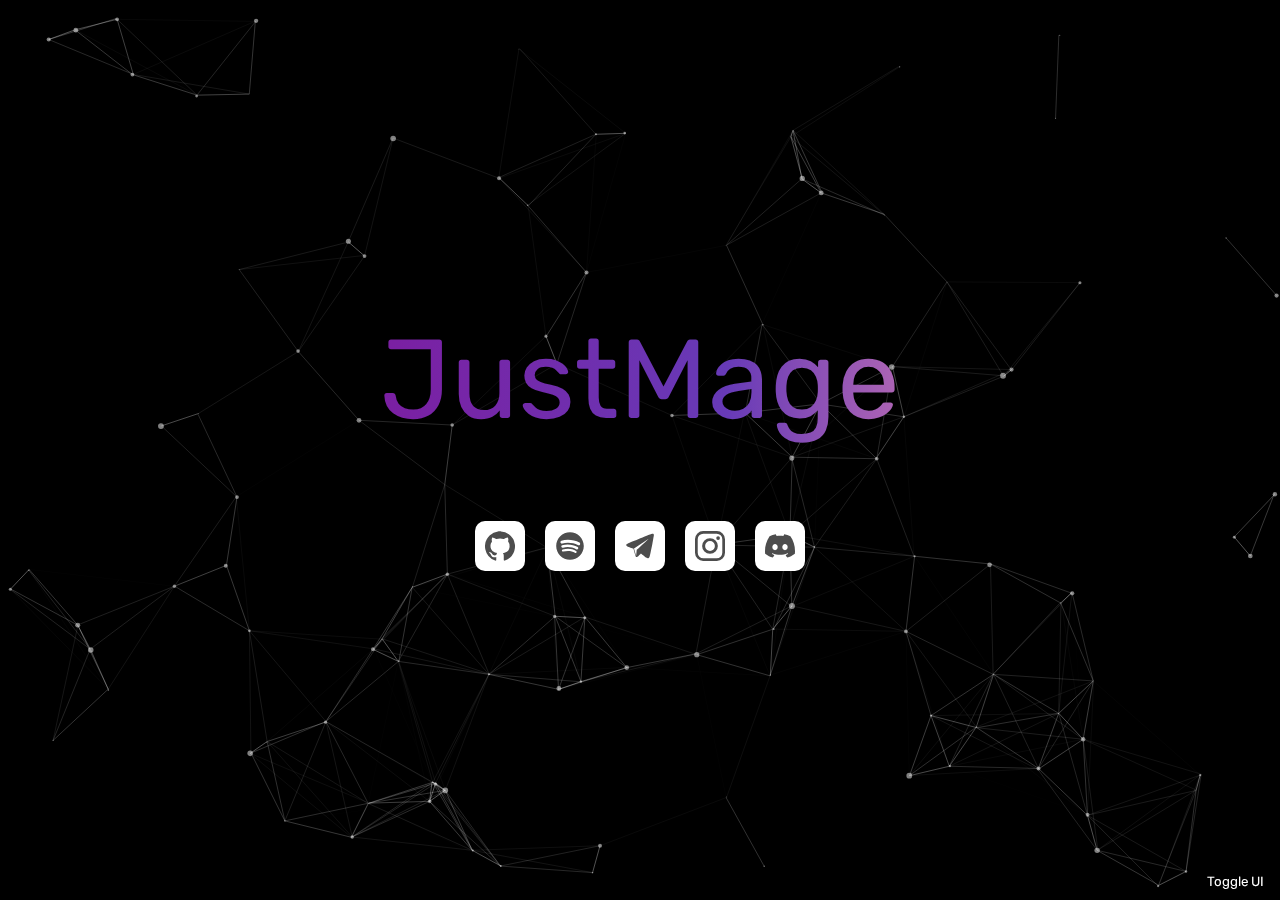
==== commit c6cd53e9: "Changed instagram username" ====
--- a/index.html
+++ b/index.html
@@ -74,7 +74,7 @@
       </li>
       <li class="icon-content">
         <a
-          href="https://instagram.com/justmaage"
+          href="https://instagram.com/justmage.de"
           aria-label="Instagram"
           data-social="instagram"
         >
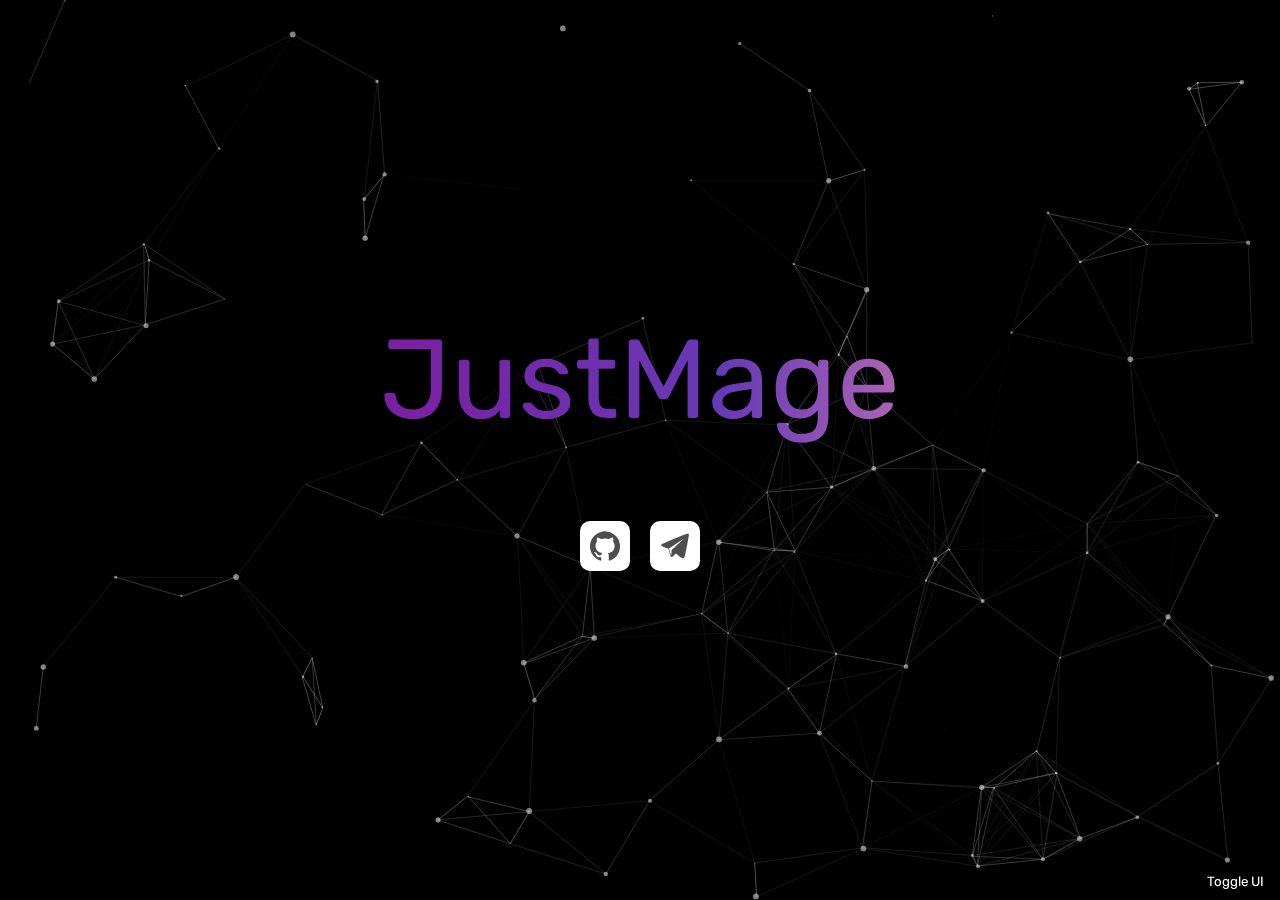
==== commit e5bb023a: "Removed Spotify, Instagram and Discord" ====
--- a/index.html
+++ b/index.html
@@ -42,21 +42,6 @@
         <div class="tooltip">GitHub</div>
       </li>
       <li class="icon-content">
-        <a href="https://open.spotify.com/user/1q1kuvgm90xeh0geepgg3e32h?si=558383f8556e4f06"
-           aria-label="Spotify"
-           data-social="spotify"
-        >
-          <div class="filled"></div>
-          <svg version="1.1" viewBox="0 0 100 100">
-            <path
-              d="M50,4C24.7,4,4,24.7,4,50s20.6,46,46,46s46-20.6,46-46S75.4,4,50,4z M71.6,71.5c0,0,0,0.1-0.1,0.1c-0.8,1.2-2,1.8-3.2,1.8  c-0.7,0-1.4-0.2-2-0.6c-10.2-6.3-23.3-7.7-38.8-4.1c-2.1,0.6-4-0.9-4.5-2.7c-0.6-2.3,0.9-4.1,2.7-4.6c17.7-4,32.6-2.3,44.4,5  c0.9,0.4,1.5,1,1.8,1.9C72.2,69.3,72.1,70.5,71.6,71.5z M76.9,59.3L76.9,59.3c-0.8,1.1-1.9,1.9-3.2,2.1c-0.2,0-0.5,0.1-0.7,0.1  c-0.8,0-1.6-0.3-2.3-0.7c-12-7.3-30.1-9.4-43.9-5c-2.5,0.6-5-0.7-5.6-3c-0.6-2.5,0.7-4.9,3-5.5c16.5-5,37.2-2.5,51.4,6.2  c0.8,0.4,1.5,1.3,1.8,2.5C77.9,57,77.6,58.3,76.9,59.3z M83.2,45.6c-1,1.4-2.7,2.1-4.4,2.1c-0.9,0-1.9-0.2-2.7-0.7c0,0,0,0,0,0  c-13.9-8.3-37.8-9.3-51.4-5.1c-2.7,0.8-5.5-0.7-6.4-3.3c-0.8-2.7,0.7-5.6,3.3-6.4c16.2-4.8,43-3.8,59.8,6.2  C83.8,39.6,84.7,42.9,83.2,45.6C83.3,45.5,83.3,45.5,83.2,45.6z"
-              fill="currentColor"
-            ></path>
-          </svg>
-        </a>
-        <div class="tooltip">Spotify</div>
-      </li>
-      <li class="icon-content">
         <a
           href="https://t.me/justmaage"
           aria-label="Telegram"
@@ -71,34 +56,6 @@
           </svg>
         </a>
         <div class="tooltip">Telegram</div>
-      </li>
-      <li class="icon-content">
-        <a
-          href="https://instagram.com/justmage.de"
-          aria-label="Instagram"
-          data-social="instagram"
-        >
-          <div class="filled"></div>
-          <svg id="Ebene_1" data-name="Ebene 1" xmlns="http://www.w3.org/2000/svg" width="38.16" height="37.221" viewBox="0 0 37.38 37.38"><defs><style>.cls-1{fill:currentColor;}</style></defs><path class="cls-1" d="M27.21,37.32h-17A10.17,10.17,0,0,1,0,27.15v-17A10.17,10.17,0,0,1,10.17-.06h17A10.17,10.17,0,0,1,37.38,10.11v17A10.18,10.18,0,0,1,27.21,37.32ZM34,27V10.3a7,7,0,0,0-6.95-7H10.36a7,7,0,0,0-6.95,7V27a7,7,0,0,0,7,6.95H27A7,7,0,0,0,34,27Z" transform="translate(0 0.06)"/><path class="cls-1" d="M28.49,18.63a9.81,9.81,0,1,1-9.8-9.81A9.81,9.81,0,0,1,28.49,18.63Zm-9.8-6.09a6.09,6.09,0,1,0,6.09,6.09A6.09,6.09,0,0,0,18.69,12.54Z" transform="translate(0 0.06)"/><circle class="cls-1" cx="28.78" cy="8.74" r="2.32"/></svg>
-        </a>
-        <div class="tooltip">Instagram</div>
-      </li>
-      <li class="icon-content">
-        <a
-          href="https://discord.com/users/614164916311687169"
-          aria-label="Discord"
-          data-social="discord"
-        >
-          <div class="filled"></div>
-          <svg width="800px" height="800px" viewBox="0 -28.5 256 256" version="1.1" xmlns="http://www.w3.org/2000/svg" xmlns:xlink="http://www.w3.org/1999/xlink" preserveAspectRatio="xMidYMid">
-            <g>
-                <path d="M216.856339,16.5966031 C200.285002,8.84328665 182.566144,3.2084988 164.041564,0 C161.766523,4.11318106 159.108624,9.64549908 157.276099,14.0464379 C137.583995,11.0849896 118.072967,11.0849896 98.7430163,14.0464379 C96.9108417,9.64549908 94.1925838,4.11318106 91.8971895,0 C73.3526068,3.2084988 55.6133949,8.86399117 39.0420583,16.6376612 C5.61752293,67.146514 -3.4433191,116.400813 1.08711069,164.955721 C23.2560196,181.510915 44.7403634,191.567697 65.8621325,198.148576 C71.0772151,190.971126 75.7283628,183.341335 79.7352139,175.300261 C72.104019,172.400575 64.7949724,168.822202 57.8887866,164.667963 C59.7209612,163.310589 61.5131304,161.891452 63.2445898,160.431257 C105.36741,180.133187 151.134928,180.133187 192.754523,160.431257 C194.506336,161.891452 196.298154,163.310589 198.110326,164.667963 C191.183787,168.842556 183.854737,172.420929 176.223542,175.320965 C180.230393,183.341335 184.861538,190.991831 190.096624,198.16893 C211.238746,191.588051 232.743023,181.531619 254.911949,164.955721 C260.227747,108.668201 245.831087,59.8662432 216.856339,16.5966031 Z M85.4738752,135.09489 C72.8290281,135.09489 62.4592217,123.290155 62.4592217,108.914901 C62.4592217,94.5396472 72.607595,82.7145587 85.4738752,82.7145587 C98.3405064,82.7145587 108.709962,94.5189427 108.488529,108.914901 C108.508531,123.290155 98.3405064,135.09489 85.4738752,135.09489 Z M170.525237,135.09489 C157.88039,135.09489 147.510584,123.290155 147.510584,108.914901 C147.510584,94.5396472 157.658606,82.7145587 170.525237,82.7145587 C183.391518,82.7145587 193.761324,94.5189427 193.539891,108.914901 C193.539891,123.290155 183.391518,135.09489 170.525237,135.09489 Z" fill="currentColor" fill-rule="nonzero">
-        
-        </path>
-            </g>
-        </svg>
-        </a>
-        <div class="tooltip">Discord</div>
       </li>
     </ul>
   </div>
